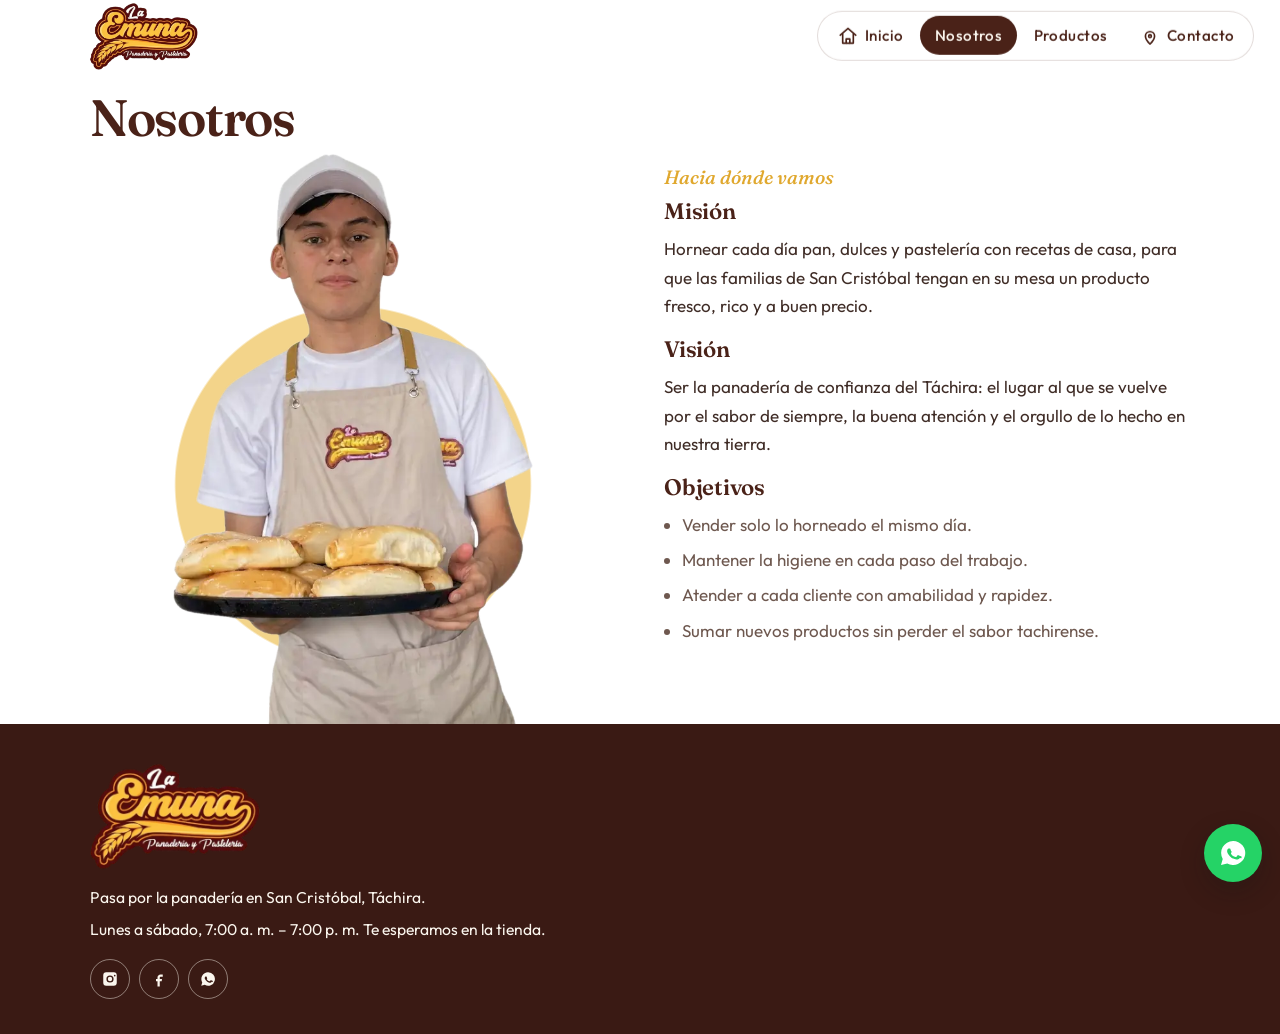
==== about.html @ 7c62f825 "7 10" ====
﻿<!DOCTYPE html>
<html lang="es">
<head>
    <meta charset="UTF-8">
    <meta name="viewport" content="width=device-width, initial-scale=1.0">
    <title>Nosotros | La Emuna</title>
    <link rel="icon" href="img/favicon.ico">
    <link rel="preconnect" href="https://fonts.googleapis.com">
    <link rel="preconnect" href="https://fonts.gstatic.com" crossorigin>
    <link href="https://fonts.googleapis.com/css2?family=Fraunces:ital,opsz,wght@0,9..144,500;0,9..144,600;0,9..144,700;1,9..144,500&family=Outfit:wght@400;500;600&display=swap" rel="stylesheet">
    <link rel="stylesheet" href="style.css">
</head>
<body>

    <header class="menu menu-claro">
        <div class="contenedor menu-barra">
            <a class="logo" href="index.html">
                <img src="img/logo.webp" alt="La Emuna">
            </a>
            <button class="menu-boton" type="button" aria-label="Abrir menú" aria-expanded="false">
                <span></span>
                <span></span>
                <span></span>
            </button>
            <nav class="nav" aria-label="Principal">
                <ul>
                    <li><a href="index.html"><svg viewBox="0 0 24 24" aria-hidden="true"><path d="M3.5 11.2 12 4l8.5 7.2"/><path d="M6.2 10.2V20h11.6V10.2"/><path d="M10 20v-4.6h4V20"/></svg>Inicio</a></li>
                    <li><a class="activo" href="about.html" aria-current="page">Nosotros</a></li>
                    <li><a href="product.html">Productos</a></li>
                    <li><a href="contact.html"><svg viewBox="0 0 24 24" aria-hidden="true"><path d="M12 21s5-4.5 5-8.6a5 5 0 1 0-10 0C7 16.5 12 21 12 21z"/><circle cx="12" cy="12.2" r="1.5"/></svg>Contacto</a></li>
                </ul>
            </nav>
        </div>
    </header>

    <section class="seccion pagina nosotros">
        <div class="contenedor">
            <h1>Nosotros</h1>
            <div class="dos-columnas">
            <img class="panadero" src="img/model1.webp" alt="Panadero de La Emuna con una bandeja de pan">
            <div>
                <p class="etiqueta">Hacia dónde vamos</p>
                <h3>Misión</h3>
                <p>Hornear cada día pan, dulces y pastelería con recetas de casa, para que las familias de San Cristóbal tengan en su mesa un producto fresco, rico y a buen precio.</p>
                <h3>Visión</h3>
                <p>Ser la panadería de confianza del Táchira: el lugar al que se vuelve por el sabor de siempre, la buena atención y el orgullo de lo hecho en nuestra tierra.</p>
                <h3>Objetivos</h3>
                <ul class="lista">
                    <li>Vender solo lo horneado el mismo día.</li>
                    <li>Mantener la higiene en cada paso del trabajo.</li>
                    <li>Atender a cada cliente con amabilidad y rapidez.</li>
                    <li>Sumar nuevos productos sin perder el sabor tachirense.</li>
                </ul>
            </div>
            </div>
        </div>
    </section>

    <footer class="pie">
        <div class="contenedor pie-grid">
            <div>
                <img class="pie-logo" src="img/logo.webp" alt="La Emuna">
                <p>Pasa por la panadería en San Cristóbal, Táchira.</p>
                <p>Lunes a sábado, 7:00 a. m. – 7:00 p. m. Te esperamos en la tienda.</p>
                <div class="redes">
                    <a href="https://instagram.com/" target="_blank" rel="noopener" aria-label="Instagram">
                        <svg viewBox="0 0 24 24" aria-hidden="true"><path d="M7 3h10a4 4 0 0 1 4 4v10a4 4 0 0 1-4 4H7a4 4 0 0 1-4-4V7a4 4 0 0 1 4-4zm5 4.2A4.8 4.8 0 1 0 16.8 12 4.8 4.8 0 0 0 12 7.2zm6.3-.8a1.1 1.1 0 1 0 1.1 1.1 1.1 1.1 0 0 0-1.1-1.1zM12 9.1A2.9 2.9 0 1 1 9.1 12 2.9 2.9 0 0 1 12 9.1z"/></svg>
                    </a>
                    <a href="https://facebook.com/" target="_blank" rel="noopener" aria-label="Facebook">
                        <svg viewBox="0 0 24 24" aria-hidden="true"><path d="M14 9h3V6h-3c-2.2 0-4 1.8-4 4v2H8v3h2v7h3v-7h2.6l.4-3H13v-2c0-.6.4-1 1-1z"/></svg>
                    </a>
                    <a href="https://wa.me/+573001059833" target="_blank" rel="noopener" aria-label="WhatsApp">
                        <svg viewBox="0 0 24 24" aria-hidden="true"><path d="M12 3a9 9 0 0 0-7.7 13.5L3 21l4.7-1.2A9 9 0 1 0 12 3zm5.1 12.8c-.2.6-1.2 1.1-1.6 1.1s-1.3.2-3.4-.7-3.6-3.3-3.7-3.5-.8-1.1-.8-2.1.5-1.5.7-1.7.5-.3.7-.3h.5c.2 0 .4 0 .6.5s.7 1.7.8 1.8.1.3 0 .5-.2.4-.3.5-.2.2-.1.5.5 1 1.2 1.6a5.4 5.4 0 0 0 2.3 1c.3 0 .4 0 .6-.2s.7-.8.9-1.1.4-.2.6-.1 1.5.7 1.8.8.4.2.5.3.1.6-.1 1.2z"/></svg>
                    </a>
                </div>
            </div>
            <iframe class="mapa" id="mapa" title="Mapa de San Cristóbal, Táchira" loading="lazy" src="https://maps.google.com/maps?q=San%20Crist%C3%B3bal%2C%20T%C3%A1chira&z=13&output=embed"></iframe>
        </div>
    </footer>

    <a class="whatsapp" href="https://wa.me/+573001059833?text=Hola%2C%20tengo%20una%20pregunta" target="_blank" rel="noopener" aria-label="Escribir por WhatsApp">
        <svg viewBox="0 0 24 24" aria-hidden="true"><path d="M12 3a9 9 0 0 0-7.7 13.5L3 21l4.7-1.2A9 9 0 1 0 12 3zm5.1 12.8c-.2.6-1.2 1.1-1.6 1.1s-1.3.2-3.4-.7-3.6-3.3-3.7-3.5-.8-1.1-.8-2.1.5-1.5.7-1.7.5-.3.7-.3h.5c.2 0 .4 0 .6.5s.7 1.7.8 1.8.1.3 0 .5-.2.4-.3.5-.2.2-.1.5.5 1 1.2 1.6a5.4 5.4 0 0 0 2.3 1c.3 0 .4 0 .6-.2s.7-.8.9-1.1.4-.2.6-.1 1.5.7 1.8.8.4.2.5.3.1.6-.1 1.2z"/></svg>
    </a>

    <script src="script.js"></script>
</body>
</html>
---- style.css ----
/* La Emuna — estilos
   Un solo archivo para las 4 páginas.
   El menú va en barra burdeos y el texto en crema, como una marca.
   Los colores siguen siendo los del logo: burdeos, dorado y crema.

   Tipografía
   - Fraunces: títulos
   - Outfit: textos, menú y botones
   Si no hay internet, el navegador usa Georgia y Segoe UI. */

:root {
    --crema: #fbf6ee;
    --crema-oscura: #f4e4cc;
    --marron: #4a2218;
    --texto: #3f2c26;
    --texto-suave: #6e584f;
    --dorado: #e0a82e;
    --dorado-suave: #f3d48a;
    --blanco: #ffffff;
    --sombra: 0 14px 32px rgba(74, 34, 24, 0.08);
    --titulo: "Fraunces", Georgia, "Times New Roman", serif;
    --texto-fuente: "Outfit", "Segoe UI", sans-serif;
}

* {
    box-sizing: border-box;
}

html {
    scroll-behavior: smooth;
}

body {
    margin: 0;
    background: var(--blanco);
    color: var(--texto);
    font-family: var(--texto-fuente);
    font-size: 1.0625rem;
    font-weight: 400;
    line-height: 1.7;
}

img {
    max-width: 100%;
    height: auto;
    display: block;
}

a {
    color: inherit;
    text-decoration: none;
}

:focus-visible {
    outline: 2px solid var(--dorado);
    outline-offset: 3px;
}

/* ---------- Títulos y textos ---------- */

h1, h2, h3 {
    font-family: var(--titulo);
    font-weight: 600;
    line-height: 1.08;
    letter-spacing: -0.025em;
    color: var(--marron);
    text-wrap: balance;
    margin: 0 0 0.7rem;
}

h1 {
    font-size: clamp(2.7rem, 6vw, 4.6rem);
}

h2 {
    font-size: clamp(1.85rem, 3vw, 2.55rem);
}

h3 {
    font-size: 1.4rem;
    letter-spacing: -0.01em;
}

p {
    margin: 0 0 1rem;
}

/* Cursiva dorada, encima del título. En la barra oscura se lee igual. */
.etiqueta {
    margin: 0 0 0.35rem;
    color: var(--dorado);
    font-family: var(--titulo);
    font-style: italic;
    font-weight: 500;
    font-size: 1.2rem;
}

.contenedor {
    width: min(1100px, calc(100% - 2rem));
    margin-inline: auto;
}

/* ---------- Menú ----------
   Sin barra de fondo. El logo va pequeño, a la izquierda.
   En Productos el fondo es claro, así que esa página usa .menu-claro. */

.menu {
    position: absolute;
    top: 0;
    left: 0;
    right: 0;
    z-index: 20;
    background: none;
}

.menu-barra {
    position: relative;
    display: flex;
    align-items: center;
    justify-content: space-between;
    min-height: 64px;
    gap: 1rem;
}

/* Logo chico para que no tape la foto. */
.logo img {
    width: 108px;
    height: auto;
}

.nav ul {
    display: flex;
    align-items: center;
    justify-content: center;
    gap: 0.15rem;
    margin: 0;
    padding: 0.28rem;
    list-style: none;
    border: 1px solid rgba(251, 246, 238, 0.35);
    border-radius: 999px;
    background: rgba(42, 16, 10, 0.32);
    backdrop-filter: blur(10px);
}

.nav a {
    display: inline-flex;
    align-items: center;
    gap: 0.38rem;
    padding: 0.42rem 0.9rem;
    border-radius: 999px;
    color: var(--crema);
    font-size: 0.95rem;
    font-weight: 500;
    letter-spacing: 0.03em;
}

.nav svg {
    width: 22px;
    height: 22px;
    flex: none;
    fill: none;
    stroke: currentColor;
    stroke-width: 1.8;
    stroke-linecap: round;
    stroke-linejoin: round;
}

.nav a:hover {
    color: var(--dorado-suave);
}

.nav a.activo {
    background: var(--dorado);
    color: var(--marron);
}

.menu-claro .nav ul {
    border-color: rgba(74, 34, 24, 0.16);
    background: rgba(255, 255, 255, 0.78);
}

.menu-claro .nav a {
    color: var(--marron);
}

.menu-claro .nav a:hover {
    color: #9a6d12;
}

.menu-claro .nav a.activo {
    background: var(--marron);
    color: var(--crema);
}

.menu-claro .menu-boton span {
    background: var(--marron);
}

.menu-boton {
    display: none;
    position: absolute;
    right: 0;
    top: 50%;
    width: 44px;
    height: 44px;
    padding: 0;
    border: 0;
    background: none;
    cursor: pointer;
    transform: translateY(-50%);
    flex-direction: column;
    align-items: center;
    justify-content: center;
    gap: 5px;
}

.menu-boton span {
    display: block;
    width: 20px;
    height: 2px;
    background: var(--crema);
    transition: transform 0.2s ease, opacity 0.2s ease;
}

.menu-boton.abierto span:nth-child(1) {
    transform: translateY(7px) rotate(45deg);
}

.menu-boton.abierto span:nth-child(2) {
    opacity: 0;
}

.menu-boton.abierto span:nth-child(3) {
    transform: translateY(-7px) rotate(-45deg);
}

/* ---------- Portada ----------
   Cuatro fotos del mismo tono que se turnan con un fundido.
   El fondo va desenfocado; los panes de adelante, nítidos. */

.hero {
    position: relative;
    display: flex;
    align-items: center;
    /* Ocupa toda la pantalla; svh evita el salto de la barra del navegador en celular. */
    height: 100vh;
    height: 100svh;
    min-height: 480px;
    overflow: hidden;
    background: var(--marron);
    border-bottom: 6px solid #540d0e;
    box-shadow: 0 10px 22px rgba(84, 13, 14, 0.5);
}

.hero-fotos,
.hero-foto {
    position: absolute;
    inset: 0;
}

.hero-foto {
    opacity: 0;
    transition: opacity 1.4s ease;
}

.hero-foto.activa {
    opacity: 1;
}

.hero-foto::before,
.hero-foto::after {
    content: "";
    position: absolute;
    inset: 0;
    background-image: var(--foto);
    background-position: center 42%;
    background-size: cover;
}

/* Copia desenfocada encima: tapa la pared y se apaga al llegar a los panes. */
.hero-foto::after {
    inset: -24px;
    filter: blur(13px);
    transform: scale(1.05);
    -webkit-mask-image: linear-gradient(to bottom, #000 0%, #000 44%, rgba(0, 0, 0, 0.55) 62%, rgba(0, 0, 0, 0.2) 76%, transparent 90%);
    mask-image: linear-gradient(to bottom, #000 0%, #000 44%, rgba(0, 0, 0, 0.55) 62%, rgba(0, 0, 0, 0.2) 76%, transparent 90%);
}

.hero::after {
    content: "";
    position: absolute;
    inset: 0;
    background: linear-gradient(to bottom, rgba(42, 16, 10, 0.48) 0%, rgba(42, 16, 10, 0.18) 42%, transparent 70%);
}

.hero-texto {
    position: relative;
    z-index: 1;
    max-width: 46rem;
    margin-inline: auto;
    text-align: center;
    color: var(--blanco);
}

.hero h1 {
    margin-bottom: 0.35rem;
    color: var(--dorado);
    font-style: italic;
    font-weight: 600;
    font-size: clamp(3.6rem, 8.5vw, 6.6rem);
    /* Contorno blanco sólido. paint-order lo pinta por detrás para que no adelgace la letra. */
    -webkit-text-stroke: 5px var(--blanco);
    paint-order: stroke fill;
    animation: alumbrar 7s ease-in-out infinite;
}

@keyframes alumbrar {
    0%, 100% {
        text-shadow:
            0 0 2px #ffffff,
            0 0 10px rgba(255, 255, 255, 0.9),
            0 0 18px rgba(255, 255, 255, 0.55);
    }
    50% {
        text-shadow:
            0 0 3px #ffffff,
            0 0 12px #ffffff,
            0 0 22px rgba(255, 255, 255, 0.75);
    }
}

.hero-frase {
    margin: 0 auto 0.15rem;
    color: var(--crema);
    font-family: var(--titulo);
    font-size: clamp(1.45rem, 2.6vw, 2rem);
    font-weight: 500;
    letter-spacing: -0.02em;
}

/* ---------- Categorías ----------
   Tarjetas en fila: foto arriba, texto y botón abajo. */

.categorias {
    display: grid;
    grid-template-columns: repeat(3, 1fr);
    gap: 1.4rem;
}

/* Al pasar el ratón sube con "translate" para no chocar con la animación de entrada. */
.cat {
    display: flex;
    flex-direction: column;
    min-width: 0;
    overflow: hidden;
    border: 1px solid rgba(74, 34, 24, 0.12);
    border-radius: 18px;
    background: var(--blanco);
    box-shadow: var(--sombra);
    transition: translate 0.3s ease, border-color 0.3s ease, box-shadow 0.3s ease;
}

.cat:hover {
    translate: 0 -6px;
    border-color: var(--dorado);
    box-shadow: 0 20px 36px rgba(74, 34, 24, 0.14);
}

/* Hueco de la foto: siempre 4:3, sirva la imagen que sirva. */
.cat img {
    width: 100%;
    aspect-ratio: 4 / 3;
    object-fit: cover;
    background: var(--crema);
    transition: scale 0.5s ease;
}

.cat:hover img {
    scale: 1.05;
}

.cat > div {
    display: flex;
    flex: 1;
    flex-direction: column;
    align-items: flex-start;
    padding: 1.4rem;
    border-top: 1px solid rgba(74, 34, 24, 0.08);
    background: var(--blanco);
}

.cat h2 {
    margin: 0 0 0.5rem;
    font-size: 1.5rem;
}

.cat p {
    flex: 1;
    margin: 0 0 1.2rem;
}

/* En celular, una por fila. */
@media (max-width: 680px) {
    .categorias {
        grid-template-columns: 1fr;
    }
}

/* ---------- Carrusel de productos ----------
   Fila que se desliza de lado; las flechas y el giro automático van en script.js. */

.carrusel-marco {
    position: relative;
}

/* Capa de las flechas encima del carrusel. El padding en % se mide sobre el ancho,
   así que (ancho de tarjeta / 2) deja las flechas a media altura de la foto cuadrada. */
.carrusel-flechas {
    position: absolute;
    top: 0.4rem;
    left: 0;
    right: 0;
    z-index: 2;
    display: flex;
    justify-content: space-between;
    padding-top: calc((100% - 3 * 1.2rem) / 8);
    pointer-events: none;
}

.carrusel-flecha {
    display: grid;
    place-items: center;
    width: 48px;
    height: 48px;
    /* Asoma hasta el borde del margen de .contenedor (1rem), sin salirse de la pantalla. */
    margin-inline: -1rem;
    border: 1px solid rgba(74, 34, 24, 0.15);
    border-radius: 50%;
    background: var(--blanco);
    color: var(--marron);
    box-shadow: 0 8px 20px rgba(42, 16, 10, 0.18);
    cursor: pointer;
    pointer-events: auto;
    transform: translateY(-50%);
    transition: background 0.25s ease, color 0.25s ease;
}

.carrusel-flecha:hover {
    background: var(--marron);
    color: var(--crema);
}

.carrusel-flecha svg {
    width: 20px;
    height: 20px;
    fill: none;
    stroke: currentColor;
    stroke-width: 2;
    stroke-linecap: round;
    stroke-linejoin: round;
}

/* El relleno de arriba y abajo deja ver la sombra de las tarjetas. */
.carrusel {
    display: flex;
    gap: 1.2rem;
    margin: 0 0 0.4rem;
    padding: 0.4rem 0 1.4rem;
    list-style: none;
    overflow-x: auto;
    scroll-snap-type: x mandatory;
    scrollbar-width: none;
}

.carrusel::-webkit-scrollbar {
    display: none;
}

.carrusel-item {
    flex: 0 0 calc((100% - 3 * 1.2rem) / 4);
    overflow: hidden;
    scroll-snap-align: start;
    border: 1px solid rgba(74, 34, 24, 0.12);
    border-radius: 18px;
    background: var(--blanco);
    box-shadow: var(--sombra);
    transition: scale 0.25s ease, opacity 0.25s ease;
}

/* Mientras el carrusel se desliza, las tarjetas se achican un poco y vuelven. */
.carrusel.moviendo .carrusel-item {
    scale: 0.96;
    opacity: 0.85;
}

.carrusel-item img {
    width: 100%;
    aspect-ratio: 1;
    object-fit: cover;
    transition: scale 0.5s ease;
}

.carrusel-item:hover img {
    scale: 1.05;
}

.carrusel-item h3 {
    position: relative;
    margin: 0;
    padding: 1rem 1.2rem;
    background: var(--blanco);
    font-size: 1.15rem;
    text-align: center;
}

/* El punto activo se alarga y se pone dorado. */
.carrusel-puntos {
    display: flex;
    flex-wrap: wrap;
    justify-content: center;
    gap: 0.5rem;
}

.carrusel-punto {
    width: 10px;
    height: 10px;
    padding: 0;
    border: 0;
    border-radius: 999px;
    background: rgba(74, 34, 24, 0.2);
    cursor: pointer;
    transition: width 0.3s ease, background 0.3s ease;
}

.carrusel-punto:hover {
    background: rgba(74, 34, 24, 0.45);
}

.carrusel-punto.activo {
    width: 28px;
    background: var(--dorado);
}

/* Se asoma un pedazo de la siguiente para invitar a deslizar. */
@media (max-width: 900px) {
    .carrusel-item {
        flex-basis: calc((100% - 1.2rem) / 2.3);
    }

    .carrusel-flechas {
        padding-top: calc((100% - 1.2rem) / 4.6);
    }
}

/* En celular las flechas van por dentro para no salirse de la pantalla. */
@media (max-width: 560px) {
    .carrusel-item {
        flex-basis: 72%;
    }

    .carrusel-flechas {
        padding-top: 36%;
    }

    .carrusel-flecha {
        width: 42px;
        height: 42px;
        margin-inline: 0.5rem;
    }
}

/* ---------- Botones y secciones ---------- */

/* Botón tipo píldora; la flecha avanza al pasar el ratón. */
.boton {
    display: inline-flex;
    align-items: center;
    gap: 0.6rem;
    margin-top: 0.4rem;
    padding: 0.85rem 1.6rem;
    border: 0;
    border-radius: 999px;
    background: var(--dorado);
    color: var(--marron);
    font-family: inherit;
    font-size: 1rem;
    font-weight: 600;
    cursor: pointer;
    transition: background 0.25s ease;
}

.boton::after {
    content: "→";
    transition: translate 0.25s ease;
}

.boton:hover {
    background: #efc15a;
}

.boton:hover::after {
    translate: 4px 0;
}

/* El de WhatsApp ya lleva su icono. */
.boton-wa::after {
    content: none;
}

.boton-oscuro {
    background: var(--marron);
    color: var(--crema);
}

.boton-oscuro:hover {
    background: #6a3326;
}

.boton-wa {
    display: inline-flex;
    align-items: center;
    gap: 0.55rem;
}

.boton-wa svg {
    width: 1.2rem;
    height: 1.2rem;
    fill: currentColor;
}

.seccion {
    padding: 4.5rem 0;
}

.seccion-crema {
    background: var(--crema);
}

.titulo-seccion {
    max-width: 34rem;
    margin-bottom: 2rem;
}

.dos-columnas {
    display: grid;
    grid-template-columns: 1fr 1fr;
    gap: 3rem;
    align-items: center;
}

.foto-redonda {
    width: 100%;
    border-radius: 8px;
    background: var(--crema);
    box-shadow: var(--sombra);
}

/* Fotos reales del local. Si una es vertical, el alto máximo evita que se coma la sección. */
.foto-local {
    width: 100%;
    max-height: 560px;
    object-fit: cover;
    object-position: center 60%;
    border-radius: 18px;
    box-shadow: 0 20px 36px rgba(74, 34, 24, 0.16);
}

/* Foto sin fondo con un círculo dorado suave detrás. */
.panadero {
    width: min(100%, 360px);
    margin-inline: auto;
    background: radial-gradient(circle at 50% 58%, var(--dorado-suave) 0 47%, transparent 47.5%);
    filter: drop-shadow(0 14px 18px rgba(42, 16, 10, 0.25));
}

.tarjetas {
    display: grid;
    grid-template-columns: repeat(3, 1fr);
    gap: 1.25rem;
}

.tarjeta {
    padding: 1.5rem 1.4rem 1.3rem;
    border-radius: 8px;
    background: var(--blanco);
    box-shadow: var(--sombra);
}

.tarjeta p,
.datos p,
.lista {
    color: var(--texto-suave);
}

.lista {
    margin: 0.2rem 0 0;
    padding-left: 1.15rem;
}

.lista li + li {
    margin-top: 0.4rem;
}

/* Título pegado al menú, en el mismo fondo de la página. */
.pagina {
    padding-top: 5.6rem;
}

.pagina h1 {
    margin-bottom: 0.6rem;
    font-size: clamp(2.4rem, 4vw, 3.4rem);
}

#contacto {
    scroll-margin-top: 0.5rem;
}

/* Nosotros: el panadero llega hasta el pie de página, así no se ve cortado. */
.nosotros {
    padding-bottom: 0;
}

.nosotros .panadero {
    align-self: end;
    filter: none;
}

.nosotros .dos-columnas > div {
    padding-bottom: 4.5rem;
}

/* ---------- Productos ----------
   Fondo crema y fotos sueltas, sin tarjeta alrededor. */

.vitrina {
    padding-top: 5.4rem;
    background: var(--crema-oscura);
}

.vitrina h1 {
    font-size: clamp(2.8rem, 6vw, 4.4rem);
}

.bajada {
    max-width: 34rem;
    margin-bottom: 2.2rem;
    color: var(--texto-suave);
    font-size: 1.08rem;
}

/* Un grupo por categoría: título y cuadrícula de fichas. */
.grupo {
    scroll-margin-top: 6rem;
    margin-bottom: 3.4rem;
}

.grupo:first-child {
    margin-top: 2rem;
}

.grupo h2 {
    margin-bottom: 0.3rem;
}

.grupo .bajada {
    margin-bottom: 1.4rem;
}

.fichas {
    display: grid;
    grid-template-columns: repeat(auto-fill, minmax(210px, 1fr));
    gap: 1.4rem;
}

/* Ficha que se voltea: adelante la foto, atrás la descripción.
   Las dos caras ocupan la misma celda, así la ficha toma el alto de la cara. */
.ficha {
    perspective: 1000px;
    cursor: pointer;
}

.ficha:focus-visible {
    outline: 3px solid var(--dorado);
    outline-offset: 4px;
    border-radius: 16px;
}

.ficha-giro {
    display: grid;
    transform-style: preserve-3d;
    transition: transform 0.6s ease;
}

.ficha.volteada .ficha-giro {
    transform: rotateY(180deg);
}

/* Solo con ratón: en el celular pasar el dedo no debe voltearla. */
@media (hover: hover) {
    .ficha:hover .ficha-giro {
        transform: rotateY(180deg);
    }
}

.ficha-cara,
.ficha-dorso {
    grid-area: 1 / 1;
    overflow: hidden;
    border-radius: 16px;
    box-shadow: var(--sombra);
    backface-visibility: hidden;
}

.ficha-cara {
    background: var(--blanco);
}

.ficha-dorso {
    display: flex;
    flex-direction: column;
    justify-content: center;
    padding: 1.4rem;
    background: var(--marron);
    text-align: center;
    transform: rotateY(180deg);
}

.ficha img {
    width: 100%;
    aspect-ratio: 1 / 1;
    object-fit: cover;
}

/* Las fotos con fondo transparente se ven completas sobre crema. */
.ficha img.sin-fondo {
    padding: 1rem;
    object-fit: contain;
    background: var(--crema);
}

.ficha h3 {
    margin: 0.9rem 1rem 1rem;
    font-size: 1.15rem;
}

.ficha-dorso h3 {
    margin: 0 0 0.6rem;
    color: var(--dorado);
    font-size: 1.3rem;
}

.ficha-dorso p {
    margin: 0;
    color: var(--crema);
    font-size: 1rem;
}

/* ---------- Contacto ---------- */

.formulario,
.datos {
    padding: 1.6rem;
    border-radius: 8px;
    background: var(--crema);
}

.formulario label {
    display: block;
    margin-bottom: 0.35rem;
    font-size: 0.95rem;
    font-weight: 600;
}

.formulario input,
.formulario textarea {
    width: 100%;
    margin-bottom: 1rem;
    padding: 0.8rem 0.9rem;
    border: 1px solid rgba(74, 34, 24, 0.16);
    border-radius: 6px;
    background: var(--blanco);
    color: var(--texto);
    font-family: inherit;
    font-size: 1rem;
}

.formulario input:focus,
.formulario textarea:focus {
    outline: 2px solid var(--dorado);
    border-color: transparent;
}

/* Al bajar, cada pieza entra distinto. Sin la clase del script, se ven normal. */
html.con-scroll .entra:not(.visto) {
    opacity: 0;
}

html.con-scroll .visto.m-izq { animation: m-izq 0.8s ease both; }
html.con-scroll .visto.m-der { animation: m-der 0.85s ease both; }
html.con-scroll .visto.m-sube { animation: m-sube 0.9s ease both; }
html.con-scroll .visto.m-baja { animation: m-baja 0.75s ease both; }
html.con-scroll .visto.m-crece { animation: m-crece 0.7s ease both; }
html.con-scroll .visto.m-gira { animation: m-gira 0.95s ease both; }
html.con-scroll .visto.m-nace { animation: m-nace 1s ease both; }

@keyframes m-izq {
    from { opacity: 0; transform: translateX(-64px); }
    to { opacity: 1; transform: none; }
}

@keyframes m-der {
    from { opacity: 0; transform: translateX(64px); }
    to { opacity: 1; transform: none; }
}

@keyframes m-sube {
    from { opacity: 0; transform: translateY(56px); }
    to { opacity: 1; transform: none; }
}

@keyframes m-baja {
    from { opacity: 0; transform: translateY(-48px); }
    to { opacity: 1; transform: none; }
}

@keyframes m-crece {
    from { opacity: 0; transform: scale(0.78); }
    to { opacity: 1; transform: none; }
}

@keyframes m-gira {
    from { opacity: 0; transform: rotate(-8deg) scale(0.9); }
    to { opacity: 1; transform: none; }
}

@keyframes m-nace {
    from { opacity: 0; filter: blur(12px); }
    to { opacity: 1; filter: none; }
}

@media (prefers-reduced-motion: reduce) {
    .hero h1 { animation: none; }
    .hero-foto { transition: none; }
    html.con-scroll .entra:not(.visto) { opacity: 1; }
    html.con-scroll .visto { animation: none; }
}

/* ---------- Pie ----------
   Datos, iconos de redes y el mapa. */

.pie {
    padding: 2.2rem 0;
    background: #3a1a14;
    color: var(--crema);
    font-size: 0.98rem;
}

.pie-grid {
    display: grid;
    grid-template-columns: 1fr 1.15fr;
    gap: 1.6rem 2rem;
    align-items: center;
}

/* Logo en el pie de página. */
.pie-logo {
    display: block;
    width: 170px;
    margin: 0 0 0.8rem;
}

.pie p {
    margin: 0 0 0.35rem;
}

.redes {
    display: flex;
    gap: 0.55rem;
    margin-top: 1rem;
}

.redes a {
    display: grid;
    place-items: center;
    width: 40px;
    height: 40px;
    border: 1px solid rgba(251, 246, 238, 0.45);
    border-radius: 50%;
    color: var(--crema);
}

.redes a:hover {
    border-color: var(--dorado);
    color: var(--dorado);
}

.redes svg {
    width: 18px;
    height: 18px;
    fill: currentColor;
}

/* En Contactos el fondo es claro: iconos en marrón. */
.redes-contacto {
    margin: 0.4rem 0 2.2rem;
}

.redes-contacto a {
    width: 46px;
    height: 46px;
    border-color: rgba(84, 13, 14, 0.25);
    color: var(--marron);
}

.redes-contacto svg {
    width: 20px;
    height: 20px;
}

.mapa {
    width: 100%;
    height: 220px;
    border: 0;
    border-radius: 8px;
}

.mapa-grande {
    height: 340px;
    margin-top: 0.6rem;
}

/* Botón redondo, fijo, en todas las páginas. */
.whatsapp {
    position: fixed;
    right: 1.1rem;
    bottom: 1.1rem;
    z-index: 30;
    display: grid;
    place-items: center;
    width: 58px;
    height: 58px;
    border-radius: 50%;
    background: #25d366;
    box-shadow: 0 10px 24px rgba(20, 20, 20, 0.25);
}

.whatsapp:hover {
    background: #1ebe5d;
}

.whatsapp svg {
    width: 32px;
    height: 32px;
    fill: #ffffff;
}

/* ---------- Pantalla pequeña ---------- */

@media (max-width: 800px) {
    .menu-boton {
        display: flex;
    }

    .logo img {
        width: 88px;
    }

    .menu-barra {
        min-height: 68px;
    }

    .nav {
        display: none;
        position: absolute;
        top: calc(100% + 0.35rem);
        left: 0;
        right: 0;
    }

    .nav.abierto {
        display: block;
    }

    .nav ul {
        flex-direction: column;
        align-items: stretch;
        gap: 0.15rem;
        padding: 0.45rem;
        border-radius: 18px;
        background: rgba(42, 16, 10, 0.92);
    }

    .menu-claro .nav ul {
        background: rgba(255, 255, 255, 0.96);
    }

    .nav a {
        display: flex;
        justify-content: center;
        padding: 0.7rem 0.85rem;
    }

    .dos-columnas,
    .tarjetas,
    .pie-grid {
        grid-template-columns: 1fr;
    }

    /* En el celular el panadero va de último, pegado al pie. */
    .nosotros .panadero {
        order: 2;
    }

    .nosotros .dos-columnas > div {
        padding-bottom: 0;
    }

    .hero {
        height: auto;
        min-height: 100vh;
        min-height: 100svh;
    }

    .hero h1 {
        font-size: clamp(2.8rem, 12vw, 4.2rem);
    }

    .hero-texto {
        padding-inline: 1rem;
    }
}

/* En pantalla grande el menú se acerca al borde, con un margen. */
@media (min-width: 801px) {
    .menu-barra {
        position: static;
    }

    .nav {
        position: absolute;
        top: 50%;
        right: 1.6rem;
        transform: translateY(-50%);
    }
}
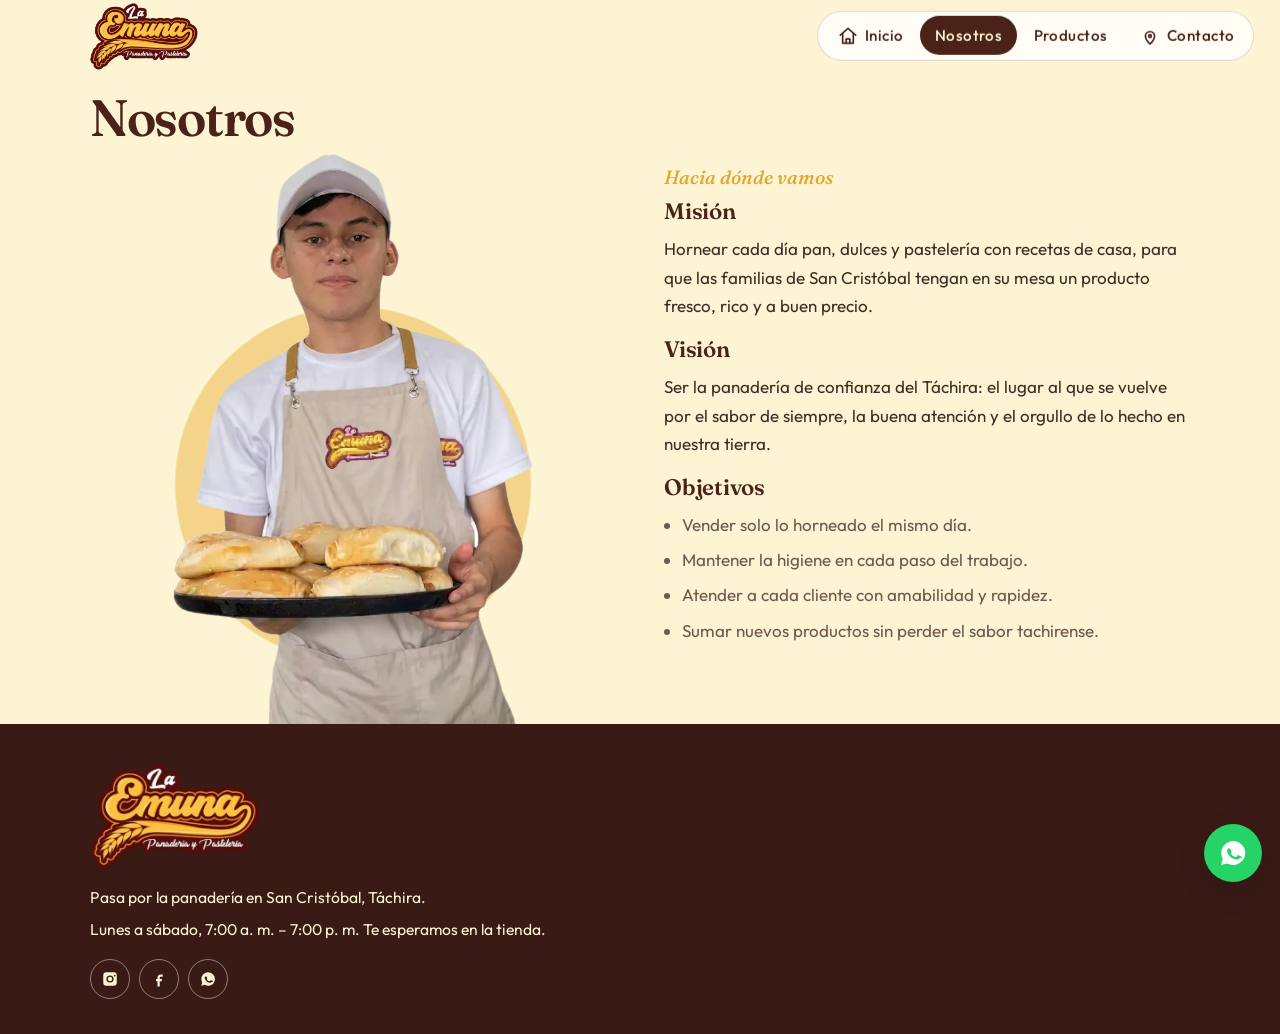
==== commit f5b89038: "link map" ====
--- a/about.html
+++ b/about.html
@@ -63,7 +63,7 @@
                 <p>Pasa por la panadería en San Cristóbal, Táchira.</p>
                 <p>Lunes a sábado, 7:00 a. m. – 7:00 p. m. Te esperamos en la tienda.</p>
                 <div class="redes">
-                    <a href="https://instagram.com/" target="_blank" rel="noopener" aria-label="Instagram">
+                    <a href="https://www.instagram.com/panaderialaemuna/" target="_blank" rel="noopener" aria-label="Instagram">
                         <svg viewBox="0 0 24 24" aria-hidden="true"><path d="M7 3h10a4 4 0 0 1 4 4v10a4 4 0 0 1-4 4H7a4 4 0 0 1-4-4V7a4 4 0 0 1 4-4zm5 4.2A4.8 4.8 0 1 0 16.8 12 4.8 4.8 0 0 0 12 7.2zm6.3-.8a1.1 1.1 0 1 0 1.1 1.1 1.1 1.1 0 0 0-1.1-1.1zM12 9.1A2.9 2.9 0 1 1 9.1 12 2.9 2.9 0 0 1 12 9.1z"/></svg>
                     </a>
                     <a href="https://facebook.com/" target="_blank" rel="noopener" aria-label="Facebook">
@@ -74,7 +74,7 @@
                     </a>
                 </div>
             </div>
-            <iframe class="mapa" id="mapa" title="Mapa de San Cristóbal, Táchira" loading="lazy" src="https://maps.google.com/maps?q=San%20Crist%C3%B3bal%2C%20T%C3%A1chira&z=13&output=embed"></iframe>
+            <iframe class="mapa" id="mapa" title="Mapa de San Cristóbal, Táchira" loading="lazy" src="https://maps.app.goo.gl/cXmQJngFgUnoWut17"></iframe>
         </div>
     </footer>
 
--- a/style.css
+++ b/style.css
@@ -9,7 +9,7 @@
    Si no hay internet, el navegador usa Georgia y Segoe UI. */
 
 :root {
-    --crema: #fbf6ee;
+    --crema: #fcf4d3;
     --crema-oscura: #f4e4cc;
     --marron: #4a2218;
     --texto: #3f2c26;
@@ -307,7 +307,7 @@
     color: var(--dorado);
     font-style: italic;
     font-weight: 600;
-    font-size: clamp(3.6rem, 8.5vw, 6.6rem);
+    font-size: clamp(2.6rem, 8.5vw, 5.6rem);
     /* Contorno blanco sólido. paint-order lo pinta por detrás para que no adelgace la letra. */
     -webkit-text-stroke: 5px var(--blanco);
     paint-order: stroke fill;
@@ -629,7 +629,8 @@
 }
 
 .seccion {
-    padding: 4.5rem 0;
+    padding: 4.5rem 0;    
+    background: var(--crema);
 }
 
 .seccion-crema {
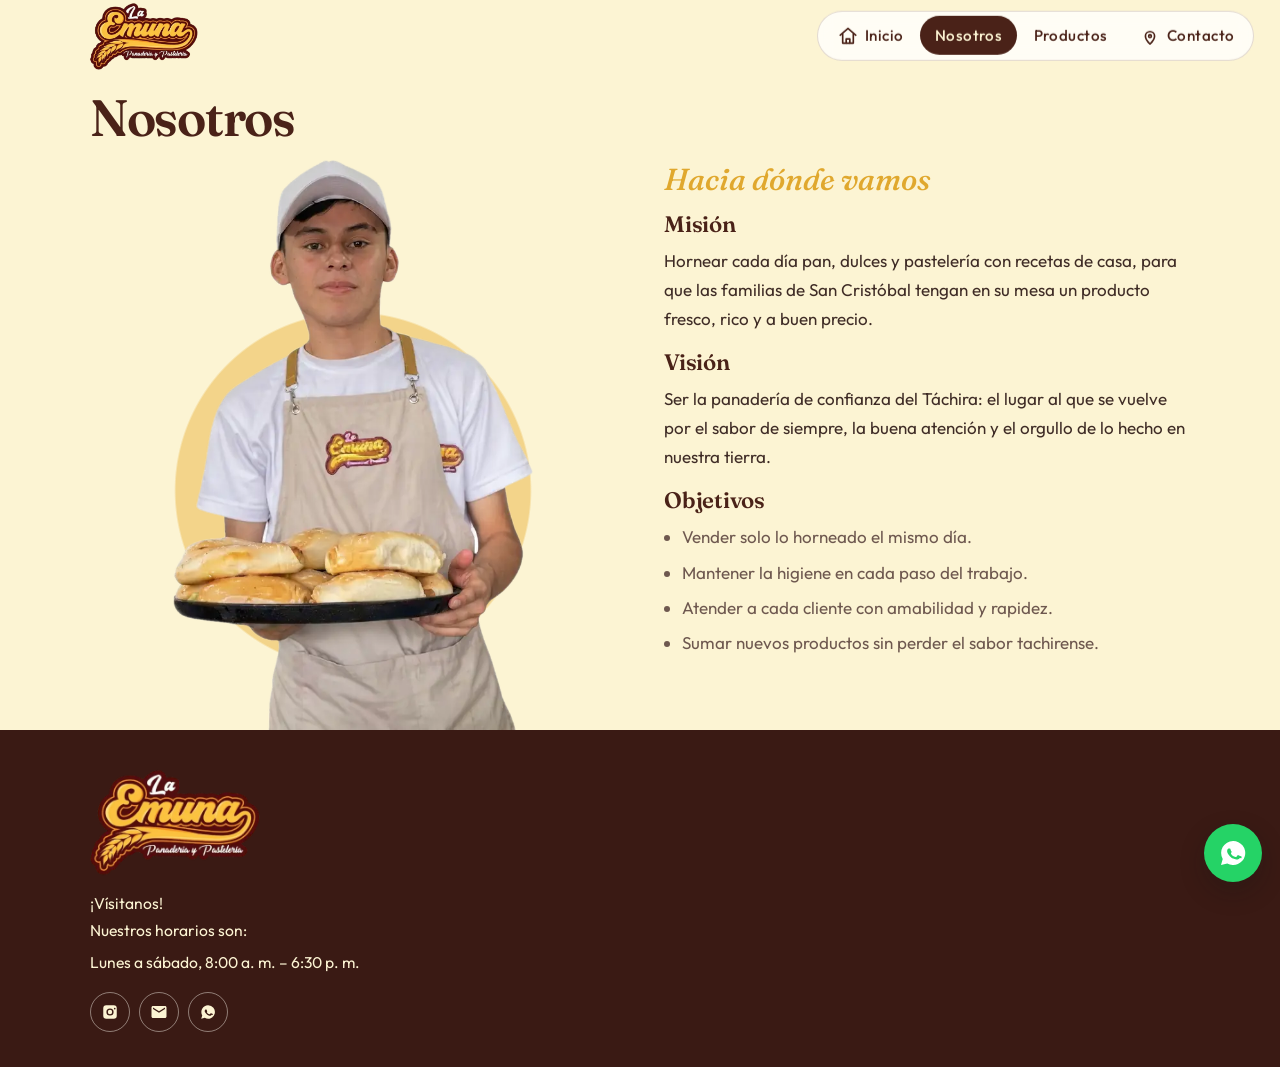
==== commit 00d55822: "14-10 cambios importantes" ====
--- a/about.html
+++ b/about.html
@@ -60,25 +60,26 @@
         <div class="contenedor pie-grid">
             <div>
                 <img class="pie-logo" src="img/logo.webp" alt="La Emuna">
-                <p>Pasa por la panadería en San Cristóbal, Táchira.</p>
-                <p>Lunes a sábado, 7:00 a. m. – 7:00 p. m. Te esperamos en la tienda.</p>
+                <p>¡Vísitanos! <br> Nuestros horarios son:</p>
+                <p>Lunes a sábado, 8:00 a. m. – 6:30 p. m.  </p>
                 <div class="redes">
                     <a href="https://www.instagram.com/panaderialaemuna/" target="_blank" rel="noopener" aria-label="Instagram">
                         <svg viewBox="0 0 24 24" aria-hidden="true"><path d="M7 3h10a4 4 0 0 1 4 4v10a4 4 0 0 1-4 4H7a4 4 0 0 1-4-4V7a4 4 0 0 1 4-4zm5 4.2A4.8 4.8 0 1 0 16.8 12 4.8 4.8 0 0 0 12 7.2zm6.3-.8a1.1 1.1 0 1 0 1.1 1.1 1.1 1.1 0 0 0-1.1-1.1zM12 9.1A2.9 2.9 0 1 1 9.1 12 2.9 2.9 0 0 1 12 9.1z"/></svg>
                     </a>
-                    <a href="https://facebook.com/" target="_blank" rel="noopener" aria-label="Facebook">
-                        <svg viewBox="0 0 24 24" aria-hidden="true"><path d="M14 9h3V6h-3c-2.2 0-4 1.8-4 4v2H8v3h2v7h3v-7h2.6l.4-3H13v-2c0-.6.4-1 1-1z"/></svg>
-                    </a>
+                  <a href="mailto:panaderialaemuna@gmail.com" target="_blank" rel="noopener" aria-label="Gmail">
+    <svg viewBox="0 0 24 24" aria-hidden="true" fill="currentColor">
+        <path d="M20 4H4c-1.1 0-1.99.9-1.99 2L2 18c0 1.1.9 2 2 2h16c1.1 0 2-.9 2-2V6c0-1.1-.9-2-2-2zm0 4l-8 5-8-5V6l8 5 8-5v2z"/>
+    </svg>
+</a>
                     <a href="https://wa.me/+573001059833" target="_blank" rel="noopener" aria-label="WhatsApp">
                         <svg viewBox="0 0 24 24" aria-hidden="true"><path d="M12 3a9 9 0 0 0-7.7 13.5L3 21l4.7-1.2A9 9 0 1 0 12 3zm5.1 12.8c-.2.6-1.2 1.1-1.6 1.1s-1.3.2-3.4-.7-3.6-3.3-3.7-3.5-.8-1.1-.8-2.1.5-1.5.7-1.7.5-.3.7-.3h.5c.2 0 .4 0 .6.5s.7 1.7.8 1.8.1.3 0 .5-.2.4-.3.5-.2.2-.1.5.5 1 1.2 1.6a5.4 5.4 0 0 0 2.3 1c.3 0 .4 0 .6-.2s.7-.8.9-1.1.4-.2.6-.1 1.5.7 1.8.8.4.2.5.3.1.6-.1 1.2z"/></svg>
                     </a>
                 </div>
             </div>
-            <iframe class="mapa" id="mapa" title="Mapa de San Cristóbal, Táchira" loading="lazy" src="https://maps.app.goo.gl/cXmQJngFgUnoWut17"></iframe>
-        </div>
+<iframe class="mapa" id="mapa" title="Mapa de San Cristóbal, Táchira" src="https://www.google.com/maps/embed?pb=!1m18!1m12!1m3!1d3953.3052164022815!2d-72.2297792!3d7.757418299999999!2m3!1f0!2f0!3f0!3m2!1i1024!2i768!4f13.1!3m3!1m2!1s0x8e666d00032c9fa9%3A0xc6ffaee9971d3e21!2sPanader%C3%ADa%20Emuna!5e0!3m2!1ses-419!2sve!4v1791907917925!5m2!1ses-419!2sve" width="600" height="450" style="border:0;" allowfullscreen="" loading="lazy" referrerpolicy="strict-origin-when-cross-origin"></iframe>        </div>
     </footer>
 
-    <a class="whatsapp" href="https://wa.me/+573001059833?text=Hola%2C%20tengo%20una%20pregunta" target="_blank" rel="noopener" aria-label="Escribir por WhatsApp">
+    <a class="whatsapp" href="https://wa.me/+573001059833?text=Hola%2C%20tengo%20una%20pregunta"  target="_blank" rel="noopener" aria-label="Enviar a WhatsApp">
         <svg viewBox="0 0 24 24" aria-hidden="true"><path d="M12 3a9 9 0 0 0-7.7 13.5L3 21l4.7-1.2A9 9 0 1 0 12 3zm5.1 12.8c-.2.6-1.2 1.1-1.6 1.1s-1.3.2-3.4-.7-3.6-3.3-3.7-3.5-.8-1.1-.8-2.1.5-1.5.7-1.7.5-.3.7-.3h.5c.2 0 .4 0 .6.5s.7 1.7.8 1.8.1.3 0 .5-.2.4-.3.5-.2.2-.1.5.5 1 1.2 1.6a5.4 5.4 0 0 0 2.3 1c.3 0 .4 0 .6-.2s.7-.8.9-1.1.4-.2.6-.1 1.5.7 1.8.8.4.2.5.3.1.6-.1 1.2z"/></svg>
     </a>
 
--- a/style.css
+++ b/style.css
@@ -92,7 +92,7 @@
     font-family: var(--titulo);
     font-style: italic;
     font-weight: 500;
-    font-size: 1.2rem;
+    font-size: 1.9rem;
 }
 
 .contenedor {
@@ -652,8 +652,7 @@
 .foto-redonda {
     width: 100%;
     border-radius: 8px;
-    background: var(--crema);
-    box-shadow: var(--sombra);
+
 }
 
 /* Fotos reales del local. Si una es vertical, el alto máximo evita que se coma la sección. */
@@ -1055,6 +1054,54 @@
     fill: #ffffff;
 }
 
+/* Contenedor principal de la portada */
+.hero {
+    position: relative;
+    width: 100%;
+    min-height: 100vh; /* O la altura que desees para el hero */
+    display: flex;
+    flex-direction: column;
+    justify-content: center; /* Centra el contenido verticalmente */
+    align-items: center;     /* Centra el contenido horizontalmente */
+    text-align: center;
+    overflow: hidden;
+}
+
+/* Video ajustado al fondo */
+.hero .bg-video {
+    position: absolute;
+    top: 50%;
+    left: 50%;
+    min-width: 100%;
+    min-height: 100%;
+    width: auto;
+    height: auto;
+    transform: translate(-50%, -50%);
+    object-fit: cover;
+    z-index: 1;
+}
+
+/* Capa semitransparente para legibilidad */
+.hero .video-overlay {
+    position: absolute;
+    top: 0;
+    left: 0;
+    width: 100%;
+    height: 100%;
+    background-color: rgba(0, 0, 0, 0.45);
+    z-index: 2;
+}
+
+/* El bloque del contenido resalta al frente */
+.hero .hero-content {
+    position: relative;
+    z-index: 3;
+    max-width: 800px;
+    padding: 0 20px;
+}
+
+
+
 /* ---------- Pantalla pequeña ---------- */
 
 @media (max-width: 800px) {
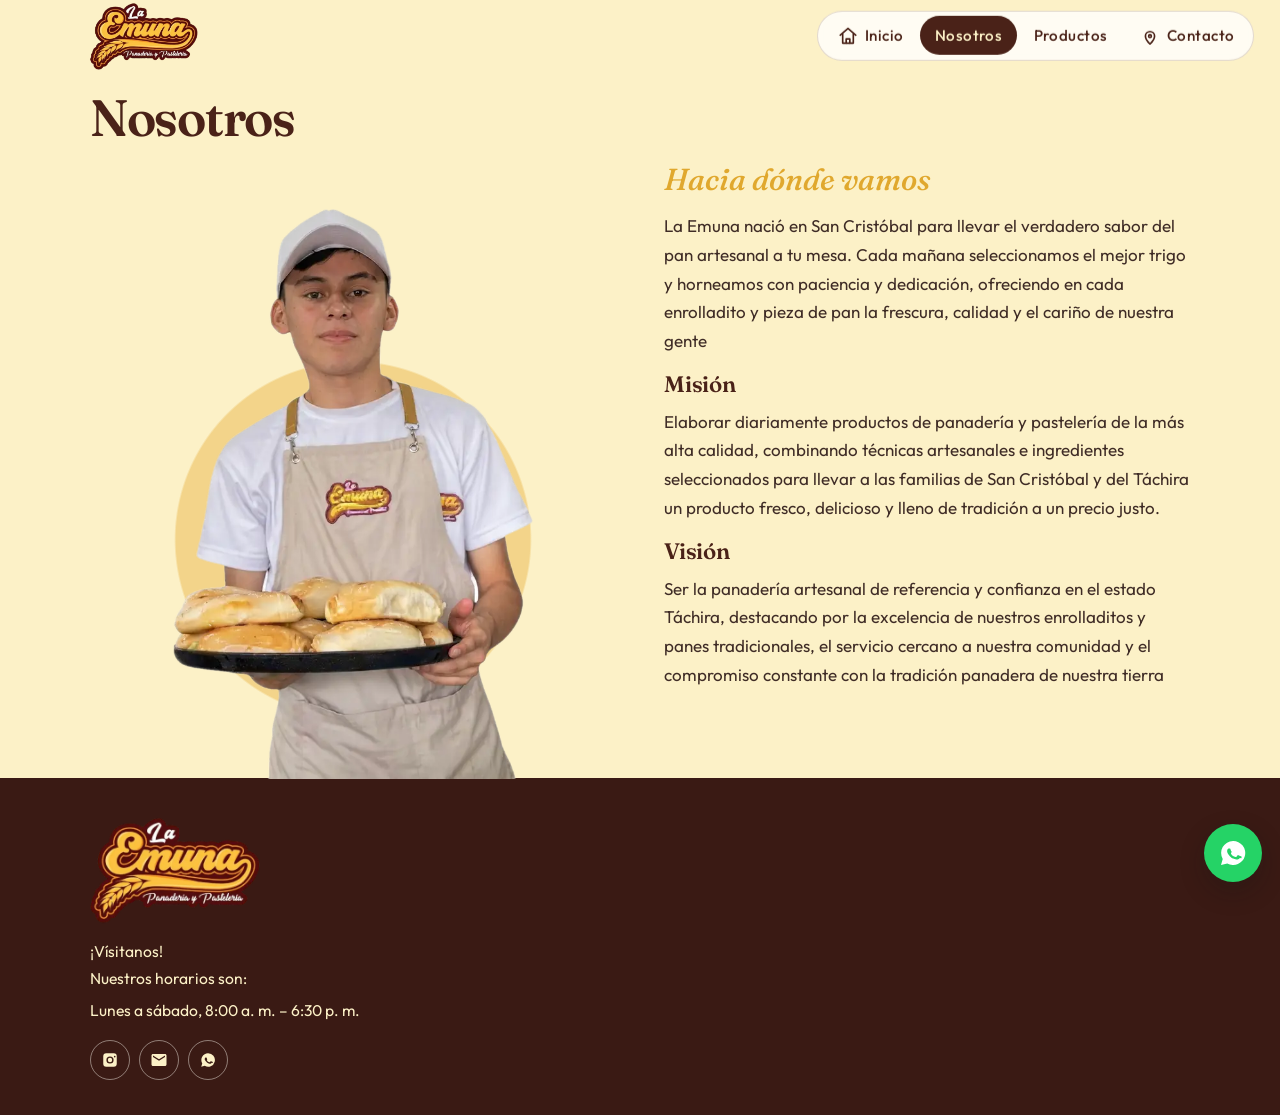
==== commit 04d33842: "14-10" ====
--- a/about.html
+++ b/about.html
@@ -1,5 +1,6 @@
 ﻿<!DOCTYPE html>
 <html lang="es">
+
 <head>
     <meta charset="UTF-8">
     <meta name="viewport" content="width=device-width, initial-scale=1.0">
@@ -7,9 +8,12 @@
     <link rel="icon" href="img/favicon.ico">
     <link rel="preconnect" href="https://fonts.googleapis.com">
     <link rel="preconnect" href="https://fonts.gstatic.com" crossorigin>
-    <link href="https://fonts.googleapis.com/css2?family=Fraunces:ital,opsz,wght@0,9..144,500;0,9..144,600;0,9..144,700;1,9..144,500&family=Outfit:wght@400;500;600&display=swap" rel="stylesheet">
+    <link
+        href="https://fonts.googleapis.com/css2?family=Fraunces:ital,opsz,wght@0,9..144,500;0,9..144,600;0,9..144,700;1,9..144,500&family=Outfit:wght@400;500;600&display=swap"
+        rel="stylesheet">
     <link rel="stylesheet" href="style.css">
 </head>
+
 <body>
 
     <header class="menu menu-claro">
@@ -24,10 +28,17 @@
             </button>
             <nav class="nav" aria-label="Principal">
                 <ul>
-                    <li><a href="index.html"><svg viewBox="0 0 24 24" aria-hidden="true"><path d="M3.5 11.2 12 4l8.5 7.2"/><path d="M6.2 10.2V20h11.6V10.2"/><path d="M10 20v-4.6h4V20"/></svg>Inicio</a></li>
+                    <li><a href="index.html"><svg viewBox="0 0 24 24" aria-hidden="true">
+                                <path d="M3.5 11.2 12 4l8.5 7.2" />
+                                <path d="M6.2 10.2V20h11.6V10.2" />
+                                <path d="M10 20v-4.6h4V20" />
+                            </svg>Inicio</a></li>
                     <li><a class="activo" href="about.html" aria-current="page">Nosotros</a></li>
                     <li><a href="product.html">Productos</a></li>
-                    <li><a href="contact.html"><svg viewBox="0 0 24 24" aria-hidden="true"><path d="M12 21s5-4.5 5-8.6a5 5 0 1 0-10 0C7 16.5 12 21 12 21z"/><circle cx="12" cy="12.2" r="1.5"/></svg>Contacto</a></li>
+                    <li><a href="contact.html"><svg viewBox="0 0 24 24" aria-hidden="true">
+                                <path d="M12 21s5-4.5 5-8.6a5 5 0 1 0-10 0C7 16.5 12 21 12 21z" />
+                                <circle cx="12" cy="12.2" r="1.5" />
+                            </svg>Contacto</a></li>
                 </ul>
             </nav>
         </div>
@@ -37,21 +48,17 @@
         <div class="contenedor">
             <h1>Nosotros</h1>
             <div class="dos-columnas">
-            <img class="panadero" src="img/model1.webp" alt="Panadero de La Emuna con una bandeja de pan">
-            <div>
-                <p class="etiqueta">Hacia dónde vamos</p>
-                <h3>Misión</h3>
-                <p>Hornear cada día pan, dulces y pastelería con recetas de casa, para que las familias de San Cristóbal tengan en su mesa un producto fresco, rico y a buen precio.</p>
-                <h3>Visión</h3>
-                <p>Ser la panadería de confianza del Táchira: el lugar al que se vuelve por el sabor de siempre, la buena atención y el orgullo de lo hecho en nuestra tierra.</p>
-                <h3>Objetivos</h3>
-                <ul class="lista">
-                    <li>Vender solo lo horneado el mismo día.</li>
-                    <li>Mantener la higiene en cada paso del trabajo.</li>
-                    <li>Atender a cada cliente con amabilidad y rapidez.</li>
-                    <li>Sumar nuevos productos sin perder el sabor tachirense.</li>
-                </ul>
-            </div>
+                <img class="panadero" src="img/model1.webp" alt="Panadero de La Emuna con una bandeja de pan">
+                <div>
+                    <p class="etiqueta">Hacia dónde vamos</p>
+                    <p>    La Emuna nació en San Cristóbal para llevar el verdadero sabor del pan artesanal a tu mesa. Cada mañana seleccionamos el mejor trigo y horneamos con paciencia y dedicación, ofreciendo en cada enrolladito y pieza de pan la frescura, calidad y el cariño de nuestra gente </p>
+                    <h3>Misión</h3>
+                    <p>    Elaborar diariamente productos de panadería y pastelería de la más alta calidad, combinando técnicas artesanales e ingredientes seleccionados para llevar a las familias de San Cristóbal y del Táchira un producto fresco, delicioso y lleno de tradición a un precio justo.</p>
+                       
+                    
+                                        <h3>Visión</h3>
+                    <p>    Ser la panadería artesanal de referencia y confianza en el estado Táchira, destacando por la excelencia de nuestros enrolladitos y panes tradicionales, el servicio cercano a nuestra comunidad y el compromiso constante con la tradición panadera de nuestra tierra<p>
+                </div>
             </div>
         </div>
     </section>
@@ -61,28 +68,45 @@
             <div>
                 <img class="pie-logo" src="img/logo.webp" alt="La Emuna">
                 <p>¡Vísitanos! <br> Nuestros horarios son:</p>
-                <p>Lunes a sábado, 8:00 a. m. – 6:30 p. m.  </p>
+                <p>Lunes a sábado, 8:00 a. m. – 6:30 p. m. </p>
                 <div class="redes">
-                    <a href="https://www.instagram.com/panaderialaemuna/" target="_blank" rel="noopener" aria-label="Instagram">
-                        <svg viewBox="0 0 24 24" aria-hidden="true"><path d="M7 3h10a4 4 0 0 1 4 4v10a4 4 0 0 1-4 4H7a4 4 0 0 1-4-4V7a4 4 0 0 1 4-4zm5 4.2A4.8 4.8 0 1 0 16.8 12 4.8 4.8 0 0 0 12 7.2zm6.3-.8a1.1 1.1 0 1 0 1.1 1.1 1.1 1.1 0 0 0-1.1-1.1zM12 9.1A2.9 2.9 0 1 1 9.1 12 2.9 2.9 0 0 1 12 9.1z"/></svg>
+                    <a href="https://www.instagram.com/panaderialaemuna/" target="_blank" rel="noopener"
+                        aria-label="Instagram">
+                        <svg viewBox="0 0 24 24" aria-hidden="true">
+                            <path
+                                d="M7 3h10a4 4 0 0 1 4 4v10a4 4 0 0 1-4 4H7a4 4 0 0 1-4-4V7a4 4 0 0 1 4-4zm5 4.2A4.8 4.8 0 1 0 16.8 12 4.8 4.8 0 0 0 12 7.2zm6.3-.8a1.1 1.1 0 1 0 1.1 1.1 1.1 1.1 0 0 0-1.1-1.1zM12 9.1A2.9 2.9 0 1 1 9.1 12 2.9 2.9 0 0 1 12 9.1z" />
+                        </svg>
                     </a>
-                  <a href="mailto:panaderialaemuna@gmail.com" target="_blank" rel="noopener" aria-label="Gmail">
-    <svg viewBox="0 0 24 24" aria-hidden="true" fill="currentColor">
-        <path d="M20 4H4c-1.1 0-1.99.9-1.99 2L2 18c0 1.1.9 2 2 2h16c1.1 0 2-.9 2-2V6c0-1.1-.9-2-2-2zm0 4l-8 5-8-5V6l8 5 8-5v2z"/>
-    </svg>
-</a>
+                    <a href="mailto:panaderialaemuna@gmail.com" target="_blank" rel="noopener" aria-label="Gmail">
+                        <svg viewBox="0 0 24 24" aria-hidden="true" fill="currentColor">
+                            <path
+                                d="M20 4H4c-1.1 0-1.99.9-1.99 2L2 18c0 1.1.9 2 2 2h16c1.1 0 2-.9 2-2V6c0-1.1-.9-2-2-2zm0 4l-8 5-8-5V6l8 5 8-5v2z" />
+                        </svg>
+                    </a>
                     <a href="https://wa.me/+573001059833" target="_blank" rel="noopener" aria-label="WhatsApp">
-                        <svg viewBox="0 0 24 24" aria-hidden="true"><path d="M12 3a9 9 0 0 0-7.7 13.5L3 21l4.7-1.2A9 9 0 1 0 12 3zm5.1 12.8c-.2.6-1.2 1.1-1.6 1.1s-1.3.2-3.4-.7-3.6-3.3-3.7-3.5-.8-1.1-.8-2.1.5-1.5.7-1.7.5-.3.7-.3h.5c.2 0 .4 0 .6.5s.7 1.7.8 1.8.1.3 0 .5-.2.4-.3.5-.2.2-.1.5.5 1 1.2 1.6a5.4 5.4 0 0 0 2.3 1c.3 0 .4 0 .6-.2s.7-.8.9-1.1.4-.2.6-.1 1.5.7 1.8.8.4.2.5.3.1.6-.1 1.2z"/></svg>
+                        <svg viewBox="0 0 24 24" aria-hidden="true">
+                            <path
+                                d="M12 3a9 9 0 0 0-7.7 13.5L3 21l4.7-1.2A9 9 0 1 0 12 3zm5.1 12.8c-.2.6-1.2 1.1-1.6 1.1s-1.3.2-3.4-.7-3.6-3.3-3.7-3.5-.8-1.1-.8-2.1.5-1.5.7-1.7.5-.3.7-.3h.5c.2 0 .4 0 .6.5s.7 1.7.8 1.8.1.3 0 .5-.2.4-.3.5-.2.2-.1.5.5 1 1.2 1.6a5.4 5.4 0 0 0 2.3 1c.3 0 .4 0 .6-.2s.7-.8.9-1.1.4-.2.6-.1 1.5.7 1.8.8.4.2.5.3.1.6-.1 1.2z" />
+                        </svg>
                     </a>
                 </div>
             </div>
-<iframe class="mapa" id="mapa" title="Mapa de San Cristóbal, Táchira" src="https://www.google.com/maps/embed?pb=!1m18!1m12!1m3!1d3953.3052164022815!2d-72.2297792!3d7.757418299999999!2m3!1f0!2f0!3f0!3m2!1i1024!2i768!4f13.1!3m3!1m2!1s0x8e666d00032c9fa9%3A0xc6ffaee9971d3e21!2sPanader%C3%ADa%20Emuna!5e0!3m2!1ses-419!2sve!4v1791907917925!5m2!1ses-419!2sve" width="600" height="450" style="border:0;" allowfullscreen="" loading="lazy" referrerpolicy="strict-origin-when-cross-origin"></iframe>        </div>
+            <iframe class="mapa" id="mapa" title="Mapa de San Cristóbal, Táchira"
+                src="https://www.google.com/maps/embed?pb=!1m18!1m12!1m3!1d3953.3052164022815!2d-72.2297792!3d7.757418299999999!2m3!1f0!2f0!3f0!3m2!1i1024!2i768!4f13.1!3m3!1m2!1s0x8e666d00032c9fa9%3A0xc6ffaee9971d3e21!2sPanader%C3%ADa%20Emuna!5e0!3m2!1ses-419!2sve!4v1791907917925!5m2!1ses-419!2sve"
+                width="600" height="450" style="border:0;" allowfullscreen="" loading="lazy"
+                referrerpolicy="strict-origin-when-cross-origin"></iframe>
+        </div>
     </footer>
 
-    <a class="whatsapp" href="https://wa.me/+573001059833?text=Hola%2C%20tengo%20una%20pregunta"  target="_blank" rel="noopener" aria-label="Enviar a WhatsApp">
-        <svg viewBox="0 0 24 24" aria-hidden="true"><path d="M12 3a9 9 0 0 0-7.7 13.5L3 21l4.7-1.2A9 9 0 1 0 12 3zm5.1 12.8c-.2.6-1.2 1.1-1.6 1.1s-1.3.2-3.4-.7-3.6-3.3-3.7-3.5-.8-1.1-.8-2.1.5-1.5.7-1.7.5-.3.7-.3h.5c.2 0 .4 0 .6.5s.7 1.7.8 1.8.1.3 0 .5-.2.4-.3.5-.2.2-.1.5.5 1 1.2 1.6a5.4 5.4 0 0 0 2.3 1c.3 0 .4 0 .6-.2s.7-.8.9-1.1.4-.2.6-.1 1.5.7 1.8.8.4.2.5.3.1.6-.1 1.2z"/></svg>
+    <a class="whatsapp" href="https://wa.me/+573001059833?text=Hola%2C%20tengo%20una%20pregunta" target="_blank"
+        rel="noopener" aria-label="Enviar a WhatsApp">
+        <svg viewBox="0 0 24 24" aria-hidden="true">
+            <path
+                d="M12 3a9 9 0 0 0-7.7 13.5L3 21l4.7-1.2A9 9 0 1 0 12 3zm5.1 12.8c-.2.6-1.2 1.1-1.6 1.1s-1.3.2-3.4-.7-3.6-3.3-3.7-3.5-.8-1.1-.8-2.1.5-1.5.7-1.7.5-.3.7-.3h.5c.2 0 .4 0 .6.5s.7 1.7.8 1.8.1.3 0 .5-.2.4-.3.5-.2.2-.1.5.5 1 1.2 1.6a5.4 5.4 0 0 0 2.3 1c.3 0 .4 0 .6-.2s.7-.8.9-1.1.4-.2.6-.1 1.5.7 1.8.8.4.2.5.3.1.6-.1 1.2z" />
+        </svg>
     </a>
 
     <script src="script.js"></script>
 </body>
-</html>
+
+</html>
--- a/style.css
+++ b/style.css
@@ -9,7 +9,7 @@
    Si no hay internet, el navegador usa Georgia y Segoe UI. */
 
 :root {
-    --crema: #fcf4d3;
+    --crema: #fcf1c7;
     --crema-oscura: #f4e4cc;
     --marron: #4a2218;
     --texto: #3f2c26;
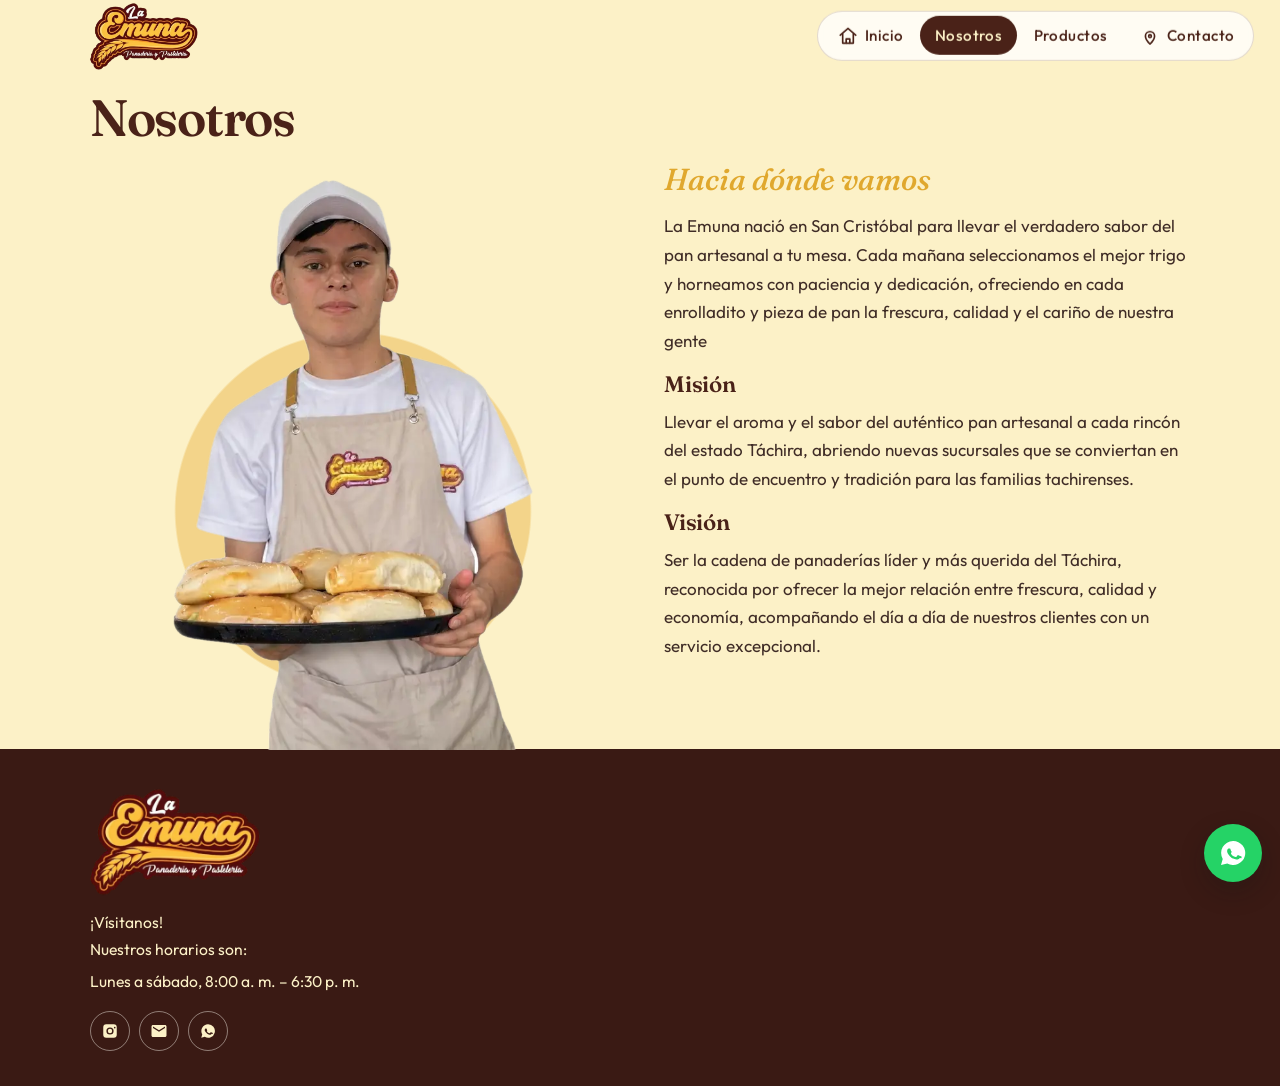
==== commit 47450141: "color, misión y visión" ====
--- a/about.html
+++ b/about.html
@@ -53,11 +53,11 @@
                     <p class="etiqueta">Hacia dónde vamos</p>
                     <p>    La Emuna nació en San Cristóbal para llevar el verdadero sabor del pan artesanal a tu mesa. Cada mañana seleccionamos el mejor trigo y horneamos con paciencia y dedicación, ofreciendo en cada enrolladito y pieza de pan la frescura, calidad y el cariño de nuestra gente </p>
                     <h3>Misión</h3>
-                    <p>    Elaborar diariamente productos de panadería y pastelería de la más alta calidad, combinando técnicas artesanales e ingredientes seleccionados para llevar a las familias de San Cristóbal y del Táchira un producto fresco, delicioso y lleno de tradición a un precio justo.</p>
+                    <p>    Llevar el aroma y el sabor del auténtico pan artesanal a cada rincón del estado Táchira, abriendo nuevas sucursales que se conviertan en el punto de encuentro y tradición para las familias tachirenses.</p>
                        
                     
                                         <h3>Visión</h3>
-                    <p>    Ser la panadería artesanal de referencia y confianza en el estado Táchira, destacando por la excelencia de nuestros enrolladitos y panes tradicionales, el servicio cercano a nuestra comunidad y el compromiso constante con la tradición panadera de nuestra tierra<p>
+                    <p>    Ser la cadena de panaderías líder y más querida del Táchira, reconocida por ofrecer la mejor relación entre frescura, calidad y economía, acompañando el día a día de nuestros clientes con un servicio excepcional.<p>
                 </div>
             </div>
         </div>
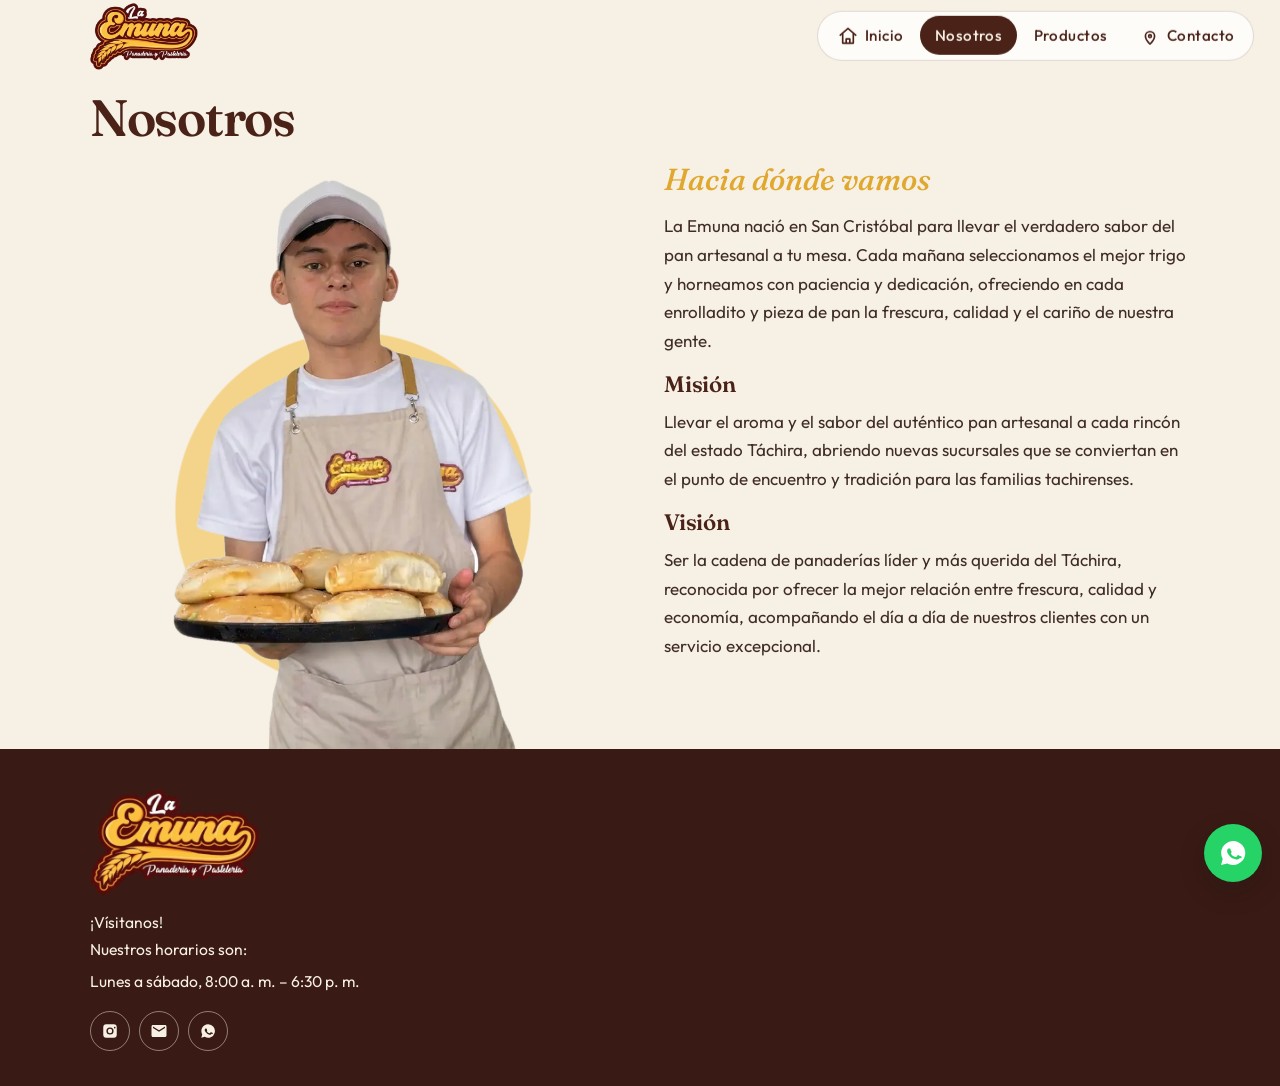
==== commit a1ada01b: "23-10 fabian" ====
--- a/about.html
+++ b/about.html
@@ -44,6 +44,7 @@
         </div>
     </header>
 
+    <!-- Página Nosotros: foto del panadero + misión y visión. -->
     <section class="seccion pagina nosotros">
         <div class="contenedor">
             <h1>Nosotros</h1>
@@ -51,13 +52,11 @@
                 <img class="panadero" src="img/model1.webp" alt="Panadero de La Emuna con una bandeja de pan">
                 <div>
                     <p class="etiqueta">Hacia dónde vamos</p>
-                    <p>    La Emuna nació en San Cristóbal para llevar el verdadero sabor del pan artesanal a tu mesa. Cada mañana seleccionamos el mejor trigo y horneamos con paciencia y dedicación, ofreciendo en cada enrolladito y pieza de pan la frescura, calidad y el cariño de nuestra gente </p>
+                    <p>La Emuna nació en San Cristóbal para llevar el verdadero sabor del pan artesanal a tu mesa. Cada mañana seleccionamos el mejor trigo y horneamos con paciencia y dedicación, ofreciendo en cada enrolladito y pieza de pan la frescura, calidad y el cariño de nuestra gente.</p>
                     <h3>Misión</h3>
-                    <p>    Llevar el aroma y el sabor del auténtico pan artesanal a cada rincón del estado Táchira, abriendo nuevas sucursales que se conviertan en el punto de encuentro y tradición para las familias tachirenses.</p>
-                       
-                    
-                                        <h3>Visión</h3>
-                    <p>    Ser la cadena de panaderías líder y más querida del Táchira, reconocida por ofrecer la mejor relación entre frescura, calidad y economía, acompañando el día a día de nuestros clientes con un servicio excepcional.<p>
+                    <p>Llevar el aroma y el sabor del auténtico pan artesanal a cada rincón del estado Táchira, abriendo nuevas sucursales que se conviertan en el punto de encuentro y tradición para las familias tachirenses.</p>
+                    <h3>Visión</h3>
+                    <p>Ser la cadena de panaderías líder y más querida del Táchira, reconocida por ofrecer la mejor relación entre frescura, calidad y economía, acompañando el día a día de nuestros clientes con un servicio excepcional.</p>
                 </div>
             </div>
         </div>
--- a/style.css
+++ b/style.css
@@ -1,16 +1,14 @@
-/* La Emuna — estilos
-   Un solo archivo para las 4 páginas.
-   El menú va en barra burdeos y el texto en crema, como una marca.
-   Los colores siguen siendo los del logo: burdeos, dorado y crema.
-
-   Tipografía
-   - Fraunces: títulos
-   - Outfit: textos, menú y botones
-   Si no hay internet, el navegador usa Georgia y Segoe UI. */
+/* =========================================
+   La Emuna — style.css
+   Un solo archivo de estilos para las 4 paginas.
+   Colores del logo: marron, dorado y crema.
+   Fuentes: Fraunces (titulos) y Outfit (textos).
+   ========================================= */
 
 :root {
-    --crema: #fcf1c7;
-    --crema-oscura: #f4e4cc;
+    /* Crema cálido (sin verde/amarillo limón). Combina con marrón y dorado. */
+    --crema: #f7f0e4;
+    --crema-oscura: #efe4d2;
     --marron: #4a2218;
     --texto: #3f2c26;
     --texto-suave: #6e584f;
@@ -235,71 +233,50 @@
 }
 
 /* ---------- Portada ----------
-   Cuatro fotos del mismo tono que se turnan con un fundido.
-   El fondo va desenfocado; los panes de adelante, nítidos. */
+   Video de fondo a pantalla completa.
+   Encima va un velo oscuro para que se lea el texto. */
 
 .hero {
     position: relative;
     display: flex;
+    flex-direction: column;
+    justify-content: center;
     align-items: center;
-    /* Ocupa toda la pantalla; svh evita el salto de la barra del navegador en celular. */
-    height: 100vh;
-    height: 100svh;
-    min-height: 480px;
+    width: 100%;
+    min-height: 100vh;
+    min-height: 100svh;
+    text-align: center;
     overflow: hidden;
     background: var(--marron);
     border-bottom: 6px solid #540d0e;
     box-shadow: 0 10px 22px rgba(84, 13, 14, 0.5);
 }
 
-.hero-fotos,
-.hero-foto {
+.hero .bg-video {
+    position: absolute;
+    top: 50%;
+    left: 50%;
+    min-width: 100%;
+    min-height: 100%;
+    width: auto;
+    height: auto;
+    transform: translate(-50%, -50%);
+    object-fit: cover;
+    z-index: 1;
+}
+
+.hero .video-overlay {
     position: absolute;
     inset: 0;
-}
-
-.hero-foto {
-    opacity: 0;
-    transition: opacity 1.4s ease;
-}
-
-.hero-foto.activa {
-    opacity: 1;
-}
-
-.hero-foto::before,
-.hero-foto::after {
-    content: "";
-    position: absolute;
-    inset: 0;
-    background-image: var(--foto);
-    background-position: center 42%;
-    background-size: cover;
-}
-
-/* Copia desenfocada encima: tapa la pared y se apaga al llegar a los panes. */
-.hero-foto::after {
-    inset: -24px;
-    filter: blur(13px);
-    transform: scale(1.05);
-    -webkit-mask-image: linear-gradient(to bottom, #000 0%, #000 44%, rgba(0, 0, 0, 0.55) 62%, rgba(0, 0, 0, 0.2) 76%, transparent 90%);
-    mask-image: linear-gradient(to bottom, #000 0%, #000 44%, rgba(0, 0, 0, 0.55) 62%, rgba(0, 0, 0, 0.2) 76%, transparent 90%);
-}
-
-.hero::after {
-    content: "";
-    position: absolute;
-    inset: 0;
-    background: linear-gradient(to bottom, rgba(42, 16, 10, 0.48) 0%, rgba(42, 16, 10, 0.18) 42%, transparent 70%);
-}
-
-.hero-texto {
+    background: rgba(0, 0, 0, 0.45);
+    z-index: 2;
+}
+
+.hero .hero-content {
     position: relative;
-    z-index: 1;
-    max-width: 46rem;
-    margin-inline: auto;
-    text-align: center;
-    color: var(--blanco);
+    z-index: 3;
+    max-width: 800px;
+    padding: 0 20px;
 }
 
 .hero h1 {
@@ -308,25 +285,8 @@
     font-style: italic;
     font-weight: 600;
     font-size: clamp(2.6rem, 8.5vw, 5.6rem);
-    /* Contorno blanco sólido. paint-order lo pinta por detrás para que no adelgace la letra. */
     -webkit-text-stroke: 5px var(--blanco);
     paint-order: stroke fill;
-    animation: alumbrar 7s ease-in-out infinite;
-}
-
-@keyframes alumbrar {
-    0%, 100% {
-        text-shadow:
-            0 0 2px #ffffff,
-            0 0 10px rgba(255, 255, 255, 0.9),
-            0 0 18px rgba(255, 255, 255, 0.55);
-    }
-    50% {
-        text-shadow:
-            0 0 3px #ffffff,
-            0 0 12px #ffffff,
-            0 0 22px rgba(255, 255, 255, 0.75);
-    }
 }
 
 .hero-frase {
@@ -335,86 +295,16 @@
     font-family: var(--titulo);
     font-size: clamp(1.45rem, 2.6vw, 2rem);
     font-weight: 500;
-    letter-spacing: -0.02em;
-}
-
-/* ---------- Categorías ----------
-   Tarjetas en fila: foto arriba, texto y botón abajo. */
-
-.categorias {
-    display: grid;
-    grid-template-columns: repeat(3, 1fr);
-    gap: 1.4rem;
-}
-
-/* Al pasar el ratón sube con "translate" para no chocar con la animación de entrada. */
-.cat {
-    display: flex;
-    flex-direction: column;
-    min-width: 0;
-    overflow: hidden;
-    border: 1px solid rgba(74, 34, 24, 0.12);
-    border-radius: 18px;
-    background: var(--blanco);
-    box-shadow: var(--sombra);
-    transition: translate 0.3s ease, border-color 0.3s ease, box-shadow 0.3s ease;
-}
-
-.cat:hover {
-    translate: 0 -6px;
-    border-color: var(--dorado);
-    box-shadow: 0 20px 36px rgba(74, 34, 24, 0.14);
-}
-
-/* Hueco de la foto: siempre 4:3, sirva la imagen que sirva. */
-.cat img {
-    width: 100%;
-    aspect-ratio: 4 / 3;
-    object-fit: cover;
-    background: var(--crema);
-    transition: scale 0.5s ease;
-}
-
-.cat:hover img {
-    scale: 1.05;
-}
-
-.cat > div {
-    display: flex;
-    flex: 1;
-    flex-direction: column;
-    align-items: flex-start;
-    padding: 1.4rem;
-    border-top: 1px solid rgba(74, 34, 24, 0.08);
-    background: var(--blanco);
-}
-
-.cat h2 {
-    margin: 0 0 0.5rem;
-    font-size: 1.5rem;
-}
-
-.cat p {
-    flex: 1;
-    margin: 0 0 1.2rem;
-}
-
-/* En celular, una por fila. */
-@media (max-width: 680px) {
-    .categorias {
-        grid-template-columns: 1fr;
-    }
 }
 
 /* ---------- Carrusel de productos ----------
-   Fila que se desliza de lado; las flechas y el giro automático van en script.js. */
+   Las flechas y el movimiento automático los maneja script.js. */
 
 .carrusel-marco {
     position: relative;
 }
 
-/* Capa de las flechas encima del carrusel. El padding en % se mide sobre el ancho,
-   así que (ancho de tarjeta / 2) deja las flechas a media altura de la foto cuadrada. */
+/* Flechas a los lados, a la altura de la mitad de la foto. */
 .carrusel-flechas {
     position: absolute;
     top: 0.4rem;
@@ -432,7 +322,6 @@
     place-items: center;
     width: 48px;
     height: 48px;
-    /* Asoma hasta el borde del margen de .contenedor (1rem), sin salirse de la pantalla. */
     margin-inline: -1rem;
     border: 1px solid rgba(74, 34, 24, 0.15);
     border-radius: 50%;
@@ -485,12 +374,6 @@
     background: var(--blanco);
     box-shadow: var(--sombra);
     transition: scale 0.25s ease, opacity 0.25s ease;
-}
-
-/* Mientras el carrusel se desliza, las tarjetas se achican un poco y vuelven. */
-.carrusel.moviendo .carrusel-item {
-    scale: 0.96;
-    opacity: 0.85;
 }
 
 .carrusel-item img {
@@ -673,35 +556,6 @@
     filter: drop-shadow(0 14px 18px rgba(42, 16, 10, 0.25));
 }
 
-.tarjetas {
-    display: grid;
-    grid-template-columns: repeat(3, 1fr);
-    gap: 1.25rem;
-}
-
-.tarjeta {
-    padding: 1.5rem 1.4rem 1.3rem;
-    border-radius: 8px;
-    background: var(--blanco);
-    box-shadow: var(--sombra);
-}
-
-.tarjeta p,
-.datos p,
-.lista {
-    color: var(--texto-suave);
-}
-
-.lista {
-    margin: 0.2rem 0 0;
-    padding-left: 1.15rem;
-}
-
-.lista li + li {
-    margin-top: 0.4rem;
-}
-
-/* Título pegado al menú, en el mismo fondo de la página. */
 .pagina {
     padding-top: 5.6rem;
 }
@@ -715,7 +569,7 @@
     scroll-margin-top: 0.5rem;
 }
 
-/* Nosotros: el panadero llega hasta el pie de página, así no se ve cortado. */
+/* En Nosotros el panadero llega hasta el pie. */
 .nosotros {
     padding-bottom: 0;
 }
@@ -772,8 +626,7 @@
     gap: 1.4rem;
 }
 
-/* Ficha que se voltea: adelante la foto, atrás la descripción.
-   Las dos caras ocupan la misma celda, así la ficha toma el alto de la cara. */
+/* Ficha de producto: adelante la foto, atrás la descripción. */
 .ficha {
     perspective: 1000px;
     cursor: pointer;
@@ -795,7 +648,7 @@
     transform: rotateY(180deg);
 }
 
-/* Solo con ratón: en el celular pasar el dedo no debe voltearla. */
+/* En computadora, al pasar el mouse también se voltea. */
 @media (hover: hover) {
     .ficha:hover .ficha-giro {
         transform: rotateY(180deg);
@@ -831,7 +684,7 @@
     object-fit: cover;
 }
 
-/* Las fotos con fondo transparente se ven completas sobre crema. */
+/* Fotos PNG / con fondo transparente. */
 .ficha img.sin-fondo {
     padding: 1rem;
     object-fit: contain;
@@ -862,6 +715,10 @@
     padding: 1.6rem;
     border-radius: 8px;
     background: var(--crema);
+}
+
+.datos p {
+    color: var(--texto-suave);
 }
 
 .formulario label {
@@ -890,63 +747,7 @@
     border-color: transparent;
 }
 
-/* Al bajar, cada pieza entra distinto. Sin la clase del script, se ven normal. */
-html.con-scroll .entra:not(.visto) {
-    opacity: 0;
-}
-
-html.con-scroll .visto.m-izq { animation: m-izq 0.8s ease both; }
-html.con-scroll .visto.m-der { animation: m-der 0.85s ease both; }
-html.con-scroll .visto.m-sube { animation: m-sube 0.9s ease both; }
-html.con-scroll .visto.m-baja { animation: m-baja 0.75s ease both; }
-html.con-scroll .visto.m-crece { animation: m-crece 0.7s ease both; }
-html.con-scroll .visto.m-gira { animation: m-gira 0.95s ease both; }
-html.con-scroll .visto.m-nace { animation: m-nace 1s ease both; }
-
-@keyframes m-izq {
-    from { opacity: 0; transform: translateX(-64px); }
-    to { opacity: 1; transform: none; }
-}
-
-@keyframes m-der {
-    from { opacity: 0; transform: translateX(64px); }
-    to { opacity: 1; transform: none; }
-}
-
-@keyframes m-sube {
-    from { opacity: 0; transform: translateY(56px); }
-    to { opacity: 1; transform: none; }
-}
-
-@keyframes m-baja {
-    from { opacity: 0; transform: translateY(-48px); }
-    to { opacity: 1; transform: none; }
-}
-
-@keyframes m-crece {
-    from { opacity: 0; transform: scale(0.78); }
-    to { opacity: 1; transform: none; }
-}
-
-@keyframes m-gira {
-    from { opacity: 0; transform: rotate(-8deg) scale(0.9); }
-    to { opacity: 1; transform: none; }
-}
-
-@keyframes m-nace {
-    from { opacity: 0; filter: blur(12px); }
-    to { opacity: 1; filter: none; }
-}
-
-@media (prefers-reduced-motion: reduce) {
-    .hero h1 { animation: none; }
-    .hero-foto { transition: none; }
-    html.con-scroll .entra:not(.visto) { opacity: 1; }
-    html.con-scroll .visto { animation: none; }
-}
-
-/* ---------- Pie ----------
-   Datos, iconos de redes y el mapa. */
+/* ---------- Pie de pagina ---------- */
 
 .pie {
     padding: 2.2rem 0;
@@ -1054,54 +855,6 @@
     fill: #ffffff;
 }
 
-/* Contenedor principal de la portada */
-.hero {
-    position: relative;
-    width: 100%;
-    min-height: 100vh; /* O la altura que desees para el hero */
-    display: flex;
-    flex-direction: column;
-    justify-content: center; /* Centra el contenido verticalmente */
-    align-items: center;     /* Centra el contenido horizontalmente */
-    text-align: center;
-    overflow: hidden;
-}
-
-/* Video ajustado al fondo */
-.hero .bg-video {
-    position: absolute;
-    top: 50%;
-    left: 50%;
-    min-width: 100%;
-    min-height: 100%;
-    width: auto;
-    height: auto;
-    transform: translate(-50%, -50%);
-    object-fit: cover;
-    z-index: 1;
-}
-
-/* Capa semitransparente para legibilidad */
-.hero .video-overlay {
-    position: absolute;
-    top: 0;
-    left: 0;
-    width: 100%;
-    height: 100%;
-    background-color: rgba(0, 0, 0, 0.45);
-    z-index: 2;
-}
-
-/* El bloque del contenido resalta al frente */
-.hero .hero-content {
-    position: relative;
-    z-index: 3;
-    max-width: 800px;
-    padding: 0 20px;
-}
-
-
-
 /* ---------- Pantalla pequeña ---------- */
 
 @media (max-width: 800px) {
@@ -1149,7 +902,6 @@
     }
 
     .dos-columnas,
-    .tarjetas,
     .pie-grid {
         grid-template-columns: 1fr;
     }
@@ -1173,9 +925,6 @@
         font-size: clamp(2.8rem, 12vw, 4.2rem);
     }
 
-    .hero-texto {
-        padding-inline: 1rem;
-    }
 }
 
 /* En pantalla grande el menú se acerca al borde, con un margen. */
